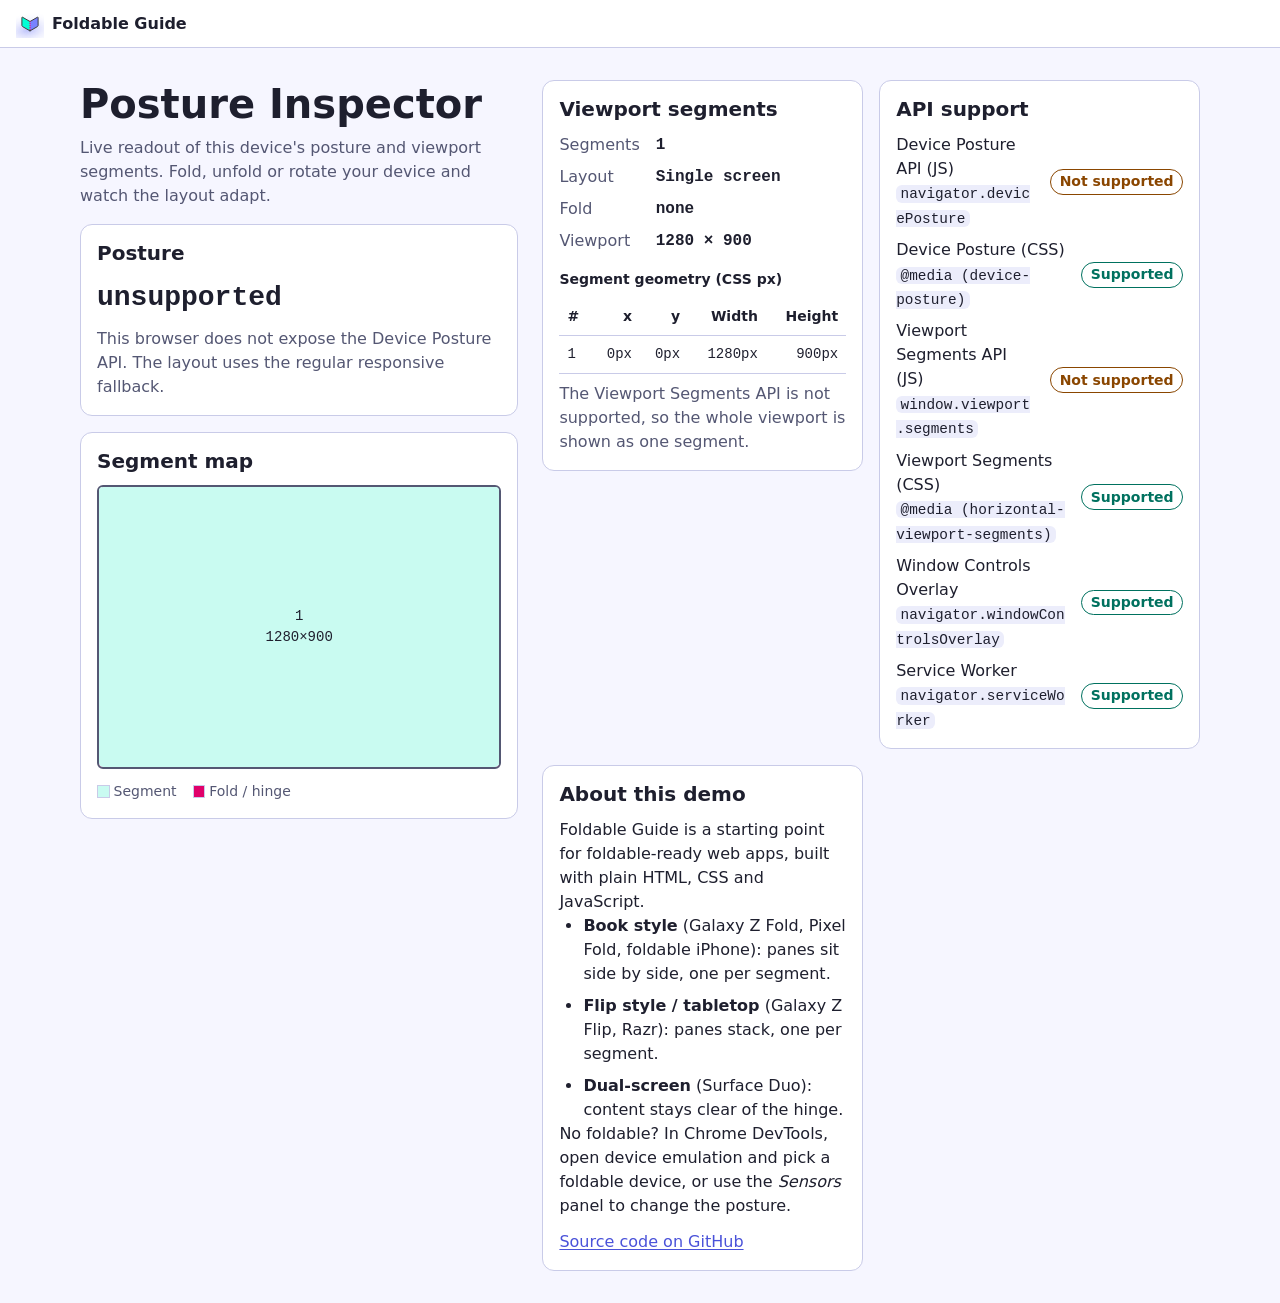
==== index.html @ 4b57ec13 "Demo boilerplate for foldable devices" ====
<!doctype html>
<html lang="en">
<head>
  <meta charset="utf-8">
  <!-- viewport-fit=cover lets the layout reach edge-to-edge on foldables; safe areas are handled in CSS. -->
  <meta name="viewport" content="width=device-width, initial-scale=1, viewport-fit=cover">
  <title>Foldable Guide · Posture Inspector</title>
  <meta name="description" content="A framework-free PWA boilerplate for foldable devices, demonstrating the Device Posture API and the Viewport Segments API.">
  <meta name="color-scheme" content="light dark">
  <meta name="theme-color" content="#ffffff" media="(prefers-color-scheme: light)">
  <meta name="theme-color" content="#1a1b2b" media="(prefers-color-scheme: dark)">
  <link rel="manifest" href="manifest.webmanifest">
  <link rel="icon" href="icons/icon.svg" type="image/svg+xml">
  <link rel="apple-touch-icon" href="icons/apple-touch-icon.png">

  <link rel="stylesheet" href="css/tokens.css">
  <link rel="stylesheet" href="css/base.css">
  <link rel="stylesheet" href="css/foldable.css">
  <link rel="stylesheet" href="css/inspector.css">

  <script type="module" src="js/app.js"></script>
</head>
<body>
  <a class="skip-link" href="#main">Skip to content</a>

  <header class="app-header">
    <img class="app-header__logo" src="icons/icon.svg" alt="" width="28" height="28">
    <span class="app-header__title">Foldable Guide</span>
  </header>

  <main id="main" class="inspector">
    <!-- Primary pane: first segment (left in book posture, top in tabletop). -->
    <div class="pane pane--primary">
      <section class="intro" aria-labelledby="title">
        <h1 id="title">Posture Inspector</h1>
        <p>Live readout of this device's posture and viewport segments. Fold, unfold or rotate your device and watch the layout adapt.</p>
      </section>

      <section class="panel" aria-labelledby="posture-heading">
        <h2 id="posture-heading">Posture</h2>
        <posture-readout></posture-readout>
      </section>

      <section class="panel" aria-labelledby="map-heading">
        <h2 id="map-heading">Segment map</h2>
        <segment-map></segment-map>
      </section>
    </div>

    <!-- Secondary pane: second segment (right in book posture, bottom in tabletop). -->
    <div class="pane pane--secondary">
      <section class="panel" aria-labelledby="segments-heading">
        <h2 id="segments-heading">Viewport segments</h2>
        <segments-readout></segments-readout>
      </section>

      <section class="panel" aria-labelledby="support-heading">
        <h2 id="support-heading">API support</h2>
        <support-status></support-status>
      </section>

      <section class="panel about" aria-labelledby="about-heading">
        <h2 id="about-heading">About this demo</h2>
        <p>Foldable Guide is a starting point for foldable-ready web apps, built with plain HTML, CSS and JavaScript.</p>
        <ul>
          <li><strong>Book style</strong> (Galaxy Z Fold, Pixel Fold, foldable iPhone): panes sit side by side, one per segment.</li>
          <li><strong>Flip style / tabletop</strong> (Galaxy Z Flip, Razr): panes stack, one per segment.</li>
          <li><strong>Dual-screen</strong> (Surface Duo): content stays clear of the hinge.</li>
        </ul>
        <p>No foldable? In Chrome DevTools, open device emulation and pick a foldable device, or use the <em>Sensors</em> panel to change the posture.</p>
        <p><a href="https://github.com/diekus/foldable-guide">Source code on GitHub</a></p>
      </section>
    </div>
  </main>

  <div id="announcer" class="visually-hidden" aria-live="polite" role="status"></div>
</body>
</html>
---- css/tokens.css ----
/*
 * Design tokens.
 * Palette derived from the app icon: periwinkle (accent), aqua (segments),
 * magenta (fold/hinge), charcoal-tinted neutrals. Rebrand a fork by
 * editing only this file.
 * Light/dark follows the system theme (no toggle). All text/background
 * pairs below meet WCAG 2.2 AA contrast.
 */
:root {
  color-scheme: light dark;

  /* Color — light */
  --color-bg: #f6f6ff;
  --color-surface: #ffffff;
  --color-surface-2: #ecedfb;
  --color-text: #1e1f2e;
  --color-text-muted: #545773;
  --color-border: #c9cbe8;
  --color-accent: #4a52d9;
  --color-accent-contrast: #ffffff;
  --color-ok: #00715f;
  --color-warn: #8a4600;
  --color-fold: #e0006a;
  --color-segment: #c9fbf1;
  --color-focus: #4a52d9;

  /* Typography */
  --font-sans: system-ui, -apple-system, "Segoe UI", Roboto, "Helvetica Neue", Arial, sans-serif;
  --font-mono: ui-monospace, "SF Mono", Menlo, Consolas, "Liberation Mono", monospace;
  --text-sm: 0.875rem;
  --text-md: 1rem;
  --text-lg: 1.25rem;
  --text-xl: 1.75rem;
  --text-2xl: clamp(1.75rem, 1.2rem + 2vw, 2.5rem);
  --leading: 1.5;

  /* Spacing */
  --space-1: 0.25rem;
  --space-2: 0.5rem;
  --space-3: 0.75rem;
  --space-4: 1rem;
  --space-5: 1.5rem;
  --space-6: 2rem;

  /* Shape */
  --radius-sm: 0.375rem;
  --radius-md: 0.75rem;
  --border-width: 1px;

  /* Layout */
  --content-max: 72rem;
  --header-height: 3rem;
}

@media (prefers-color-scheme: dark) {
  :root {
    --color-bg: #11121d;
    --color-surface: #1a1b2b;
    --color-surface-2: #252739;
    --color-text: #e9eaf7;
    --color-text-muted: #a9acc8;
    --color-border: #3d4060;
    --color-accent: #9aa1ff;
    --color-accent-contrast: #0d0f2a;
    --color-ok: #3ce6c6;
    --color-warn: #f0b05a;
    --color-fold: #ff4f9e;
    --color-segment: #123f3b;
    --color-focus: #9aa1ff;
  }
}
---- css/base.css ----
/*
 * Base styles: reset, typography and the default single-screen layout.
 * Nothing in this file assumes a foldable. Foldable rules live only in
 * foldable.css and inspector.css, inside posture/segment media queries.
 */

*,
*::before,
*::after {
  box-sizing: border-box;
}

* {
  margin: 0;
}

html {
  -webkit-text-size-adjust: 100%;
  text-size-adjust: 100%;
}

body {
  min-height: 100vh;
  min-height: 100dvh;
  display: flex;
  flex-direction: column;
  background: var(--color-bg);
  color: var(--color-text);
  font-family: var(--font-sans);
  font-size: var(--text-md);
  line-height: var(--leading);
}

img,
svg {
  display: block;
  max-width: 100%;
}

h1,
h2,
h3 {
  line-height: 1.2;
}

h1 {
  font-size: var(--text-2xl);
}

h2 {
  font-size: var(--text-lg);
}

p + p {
  margin-top: var(--space-3);
}

a {
  color: var(--color-accent);
  text-underline-offset: 0.15em;
}

code {
  font-family: var(--font-mono);
  font-size: 0.9em;
  background: var(--color-surface-2);
  padding: 0.05em 0.3em;
  border-radius: var(--radius-sm);
  overflow-wrap: anywhere;
}

:focus-visible {
  outline: 3px solid var(--color-focus);
  outline-offset: 2px;
}

.visually-hidden {
  position: absolute !important;
  width: 1px;
  height: 1px;
  padding: 0;
  margin: -1px;
  overflow: hidden;
  clip: rect(0 0 0 0);
  white-space: nowrap;
  border: 0;
}

.skip-link {
  position: absolute;
  top: var(--space-2);
  left: var(--space-2);
  z-index: 10;
  padding: var(--space-2) var(--space-4);
  background: var(--color-accent);
  color: var(--color-accent-contrast);
  border-radius: var(--radius-sm);
  transform: translateY(-200%);
}

.skip-link:focus {
  transform: none;
}

/* ---------- App header ---------- */

.app-header {
  display: flex;
  align-items: center;
  gap: var(--space-2);
  min-height: var(--header-height);
  padding: var(--space-2) var(--space-4);
  /* Keep clear of notches/rounded corners when viewport-fit=cover. */
  padding-left: max(var(--space-4), env(safe-area-inset-left, 0px));
  padding-right: max(var(--space-4), env(safe-area-inset-right, 0px));
  background: var(--color-surface);
  border-bottom: var(--border-width) solid var(--color-border);
}

.app-header__logo {
  width: 1.75rem;
  height: 1.75rem;
  flex: none;
}

.app-header__title {
  font-weight: 600;
  font-size: var(--text-md);
}

/*
 * Window Controls Overlay (installed desktop PWA).
 * The header becomes the title bar. Where the display mode is not
 * supported this block never matches and the header renders normally.
 */
@media (display-mode: window-controls-overlay) {
  .app-header {
    position: fixed;
    top: env(titlebar-area-y, 0);
    left: env(titlebar-area-x, 0);
    width: env(titlebar-area-width, 100%);
    height: env(titlebar-area-height, var(--header-height));
    min-height: 0;
    padding-block: 0;
    z-index: 5;
    -webkit-app-region: drag;
    app-region: drag;
  }

  .app-header a,
  .app-header button {
    -webkit-app-region: no-drag;
    app-region: no-drag;
  }

  body {
    padding-top: env(titlebar-area-height, var(--header-height));
  }
}

/* ---------- Main content ---------- */

main {
  flex: 1;
  width: 100%;
  max-width: var(--content-max);
  margin-inline: auto;
  padding: var(--space-4);
  padding-left: max(var(--space-4), env(safe-area-inset-left, 0px));
  padding-right: max(var(--space-4), env(safe-area-inset-right, 0px));
}

.panel {
  background: var(--color-surface);
  border: var(--border-width) solid var(--color-border);
  border-radius: var(--radius-md);
  padding: var(--space-4);
  min-width: 0;
}

.panel > h2 {
  margin-bottom: var(--space-3);
}

/* ---------- Motion ---------- */

@media (prefers-reduced-motion: reduce) {
  *,
  *::before,
  *::after {
    animation-duration: 0.01ms !important;
    animation-iteration-count: 1 !important;
    transition-duration: 0.01ms !important;
    scroll-behavior: auto !important;
  }
}
---- css/foldable.css ----
/*
 * foldable.css — scaffold for foldable layouts.
 *
 * Every block below is intentionally EMPTY. Add your app's styles to the
 * block that matches the posture/device you are targeting. The demo
 * Inspector's own foldable layout lives in inspector.css as a worked example.
 *
 * How the fallback works
 * ----------------------
 * Browsers that don't implement the Device Posture API or the Viewport
 * Segments API treat these media features as unknown, so the queries never
 * match and these rules are ignored: the base single-screen layout stays
 * untouched. When you read segment geometry with env(), always pass a
 * fallback value, e.g. env(viewport-segment-width 0 0, 100vw).
 *
 * Useful values
 * -------------
 *   env(viewport-segment-width  x y)   env(viewport-segment-height x y)
 *   env(viewport-segment-top    x y)   env(viewport-segment-bottom x y)
 *   env(viewport-segment-left   x y)   env(viewport-segment-right  x y)
 *   x = column index, y = row index of the segment.
 *
 * Fold/hinge size:
 *   side-by-side: calc(env(viewport-segment-left 1 0) - env(viewport-segment-right 0 0))
 *   stacked:      calc(env(viewport-segment-top 0 1) - env(viewport-segment-bottom 0 0))
 */

:root {
  /* Shared helpers. Fallbacks resolve to a single full-viewport segment. */
  --fold-width: calc(env(viewport-segment-left 1 0, 0px) - env(viewport-segment-right 0 0, 0px));
  --fold-height: calc(env(viewport-segment-top 0 1, 0px) - env(viewport-segment-bottom 0 0, 0px));
}

/* ======================================================================
 * 1. Posture only
 * ====================================================================== */

@media (device-posture: continuous) {
  /* Flat screen: any phone, tablet or desktop, and a Flip/Fold opened
     completely flat. Usually no changes are needed here. */
}

@media (device-posture: folded) {
  /* Device is partly folded (any foldable, any orientation).
     Good place for posture-wide tweaks, e.g. larger touch targets. */
}

/* ======================================================================
 * 2. Flip style / tabletop — two segments STACKED (horizontal fold)
 *    Galaxy Z Flip, Motorola Razr, Pixel/Huawei flip phones half-open,
 *    or a book-style Fold rotated to landscape and half-open.
 * ====================================================================== */

@media (vertical-viewport-segments: 2) {
  /* Top segment:    env(viewport-segment-*  0 0)
     Bottom segment: env(viewport-segment-*  0 1)
     Typical pattern: content/viewer on top, controls on the bottom. */
}

@media (vertical-viewport-segments: 2) and (device-posture: folded) {
  /* Tabletop / laptop posture specifically (device is bent, not flat). */
}

/* ======================================================================
 * 3. Book style — two segments SIDE BY SIDE (vertical fold)
 *    Galaxy Z Fold, Galaxy Z Fold Ultra, Pixel Fold, foldable iPhone,
 *    Huawei book-style foldables half-open.
 * ====================================================================== */

@media (horizontal-viewport-segments: 2) {
  /* Left segment:  env(viewport-segment-* 0 0)
     Right segment: env(viewport-segment-* 1 0)
     Typical pattern: list on the left, detail on the right. */
}

@media (horizontal-viewport-segments: 2) and (device-posture: folded) {
  /* Book posture specifically (device is bent like an open book). */
}

/* ======================================================================
 * 4. Dual-screen with a physical hinge — Microsoft Surface Duo
 *    Spanned across both screens. Segments are side by side (portrait)
 *    or stacked (landscape) with a non-zero gap: --fold-width/--fold-height.
 *    Never place content in the gap, it is not visible.
 * ====================================================================== */

@media (horizontal-viewport-segments: 2) and (device-posture: continuous) {
  /* Surface Duo spanned flat (180°) in portrait. */
}

@media (vertical-viewport-segments: 2) and (device-posture: continuous) {
  /* Surface Duo spanned flat (180°) in landscape. */
}

/* ======================================================================
 * 5. Small single screens — flip cover screens
 *    Galaxy Z Flip / Razr folded shut. Not exposed by the APIs: it's just a
 *    small viewport, so use regular size queries.
 * ====================================================================== */

@media (max-width: 22rem), (max-height: 22rem) {
  /* Compact layout for cover screens and other very small viewports. */
}
---- css/inspector.css ----
/*
 * Posture Inspector — the demo's own styles.
 * The foldable layouts at the bottom are a worked example of the blocks
 * scaffolded in foldable.css. Replace this file when you fork.
 *
 * Structure:
 *   main.inspector
 *     .pane--primary    intro, posture, segment map
 *     .pane--secondary  segment details, API support, about
 */

/* ---------- Default: single screen, mobile first ---------- */

.inspector {
  display: grid;
  gap: var(--space-4);
  align-content: start;
}

.pane {
  display: grid;
  gap: var(--space-4);
  align-content: start;
  min-width: 0;
}

/* Masonry-style panels: grid-lanes where supported, regular grid otherwise. */
.pane--secondary {
  grid-template-columns: repeat(auto-fill, minmax(min(100%, 20rem), 1fr));
  align-items: start;
}

@supports (display: grid-lanes) {
  .pane--secondary {
    display: grid-lanes;
  }
}

.intro p {
  color: var(--color-text-muted);
  margin-top: var(--space-2);
  max-width: 60ch;
}

.about ul {
  padding-left: var(--space-5);
}

.about li + li {
  margin-top: var(--space-2);
}

/* ---------- Desktop / large screens ---------- */

@media (min-width: 56rem) {
  .inspector {
    grid-template-columns: minmax(0, 2fr) minmax(0, 3fr);
    gap: var(--space-5);
    padding-block: var(--space-6);
  }
}

/* ---------- Readouts ---------- */

.readout-value {
  font-size: var(--text-xl);
  font-weight: 700;
  font-family: var(--font-mono);
  overflow-wrap: anywhere;
}

.readout-note {
  color: var(--color-text-muted);
  margin-top: var(--space-2);
}

.facts {
  display: grid;
  grid-template-columns: max-content 1fr;
  gap: var(--space-2) var(--space-4);
}

.facts dt {
  color: var(--color-text-muted);
}

.facts dd {
  font-family: var(--font-mono);
  font-weight: 600;
  overflow-wrap: anywhere;
}

.table-wrap {
  overflow-x: auto;
  margin-top: var(--space-4);
}

.segments-table {
  width: 100%;
  border-collapse: collapse;
  font-size: var(--text-sm);
}

.segments-table caption {
  text-align: start;
  font-weight: 600;
  padding-bottom: var(--space-2);
}

.segments-table th,
.segments-table td {
  padding: var(--space-2);
  border-bottom: var(--border-width) solid var(--color-border);
  text-align: end;
  white-space: nowrap;
}

.segments-table th:first-child,
.segments-table td:first-child {
  text-align: start;
}

.segments-table td {
  font-family: var(--font-mono);
}

/* ---------- Support status ---------- */

.support-list {
  list-style: none;
  padding: 0;
  display: grid;
  gap: var(--space-2);
}

.support-list li {
  display: grid;
  grid-template-columns: minmax(0, 1fr) auto;
  align-items: center;
  gap: var(--space-3);
}

.badge {
  font-size: var(--text-sm);
  font-weight: 600;
  padding: 0.1em 0.6em;
  border-radius: 999px;
  border: var(--border-width) solid currentColor;
  white-space: nowrap;
}

.badge--ok {
  color: var(--color-ok);
}

.badge--no {
  color: var(--color-warn);
}

/* ---------- Segment map ---------- */

.segment-map__frame {
  position: relative;
  width: 100%;
  max-height: 22rem;
  aspect-ratio: var(--map-ratio, 16 / 10);
  margin-inline: auto;
  background: repeating-linear-gradient(
    45deg,
    var(--color-fold) 0 4px,
    transparent 4px 10px
  );
  border: 2px solid var(--color-text-muted);
  border-radius: var(--radius-sm);
  overflow: hidden;
}

/* Keep tall (portrait) maps from growing too large. */
.segment-map__frame[data-portrait] {
  width: auto;
  height: 18rem;
  max-width: 100%;
}

.segment-map__segment {
  position: absolute;
  display: grid;
  place-content: center;
  text-align: center;
  background: var(--color-segment);
  color: var(--color-text);
  font-size: var(--text-sm);
  font-family: var(--font-mono);
  outline: 1px solid var(--color-border);
}

.segment-map__legend {
  display: flex;
  flex-wrap: wrap;
  gap: var(--space-2) var(--space-4);
  margin-top: var(--space-3);
  font-size: var(--text-sm);
  color: var(--color-text-muted);
}

.segment-map__swatch {
  display: inline-block;
  width: 0.9em;
  height: 0.9em;
  margin-right: var(--space-1);
  vertical-align: -0.1em;
  border: 1px solid var(--color-border);
}

.segment-map__swatch--segment {
  background: var(--color-segment);
}

.segment-map__swatch--fold {
  background: var(--color-fold);
}

/* ======================================================================
 * Foldable layouts (see foldable.css for the full list of configurations)
 * Each pane is placed on its own segment and scrolls independently;
 * nothing is ever drawn under the fold or hinge.
 * ====================================================================== */

/* Book style (Fold, Pixel Fold, foldable iPhone) and Surface Duo portrait:
   segments side by side. Primary pane left, secondary pane right. */
@media (horizontal-viewport-segments: 2) {
  body {
    height: 100dvh;
  }

  .inspector {
    max-width: none;
    margin: 0;
    padding: 0;
    gap: 0;
    min-height: 0;
    grid-template-rows: minmax(0, 1fr);
    grid-template-columns:
      env(viewport-segment-width 0 0, 1fr)
      var(--fold-width)
      minmax(0, 1fr);
  }

  .pane {
    min-height: 0;
    overflow-y: auto;
    padding: var(--space-4);
  }

  .pane--primary {
    grid-column: 1;
    grid-row: 1;
  }

  .pane--secondary {
    grid-column: 3;
    grid-row: 1;
    grid-template-columns: minmax(0, 1fr);
  }
}

/* Flip style / tabletop (Flip, Razr, rotated Fold) and Surface Duo landscape:
   segments stacked. Primary pane on top, secondary pane on the bottom. */
@media (vertical-viewport-segments: 2) {
  body {
    height: 100dvh;
  }

  .inspector {
    max-width: none;
    margin: 0;
    padding: 0;
    gap: 0;
    min-height: 0;
    grid-template-columns: minmax(0, 1fr);
    /* Top row = top segment minus the header; the header sits above it. */
    grid-template-rows:
      minmax(0, 1fr)
      var(--fold-height)
      env(viewport-segment-height 0 1, 1fr);
  }

  .pane {
    min-height: 0;
    overflow-y: auto;
    padding: var(--space-3) var(--space-4);
  }

  .pane--primary {
    grid-row: 1;
  }

  .pane--secondary {
    grid-row: 3;
  }

  /* The top segment is short on flip phones: compact intro and map. */
  .intro h1 {
    font-size: var(--text-xl);
  }

  .intro p {
    display: none;
  }

  /* Keep the map short enough to fit the top segment. */
  .segment-map__frame,
  .segment-map__frame[data-portrait] {
    max-height: 9rem;
  }

  .segment-map__frame[data-portrait] {
    height: 9rem;
  }
}

/* Tabletop posture: the bottom half lies flat, like a laptop keyboard.
   Give it a subtle "control surface" background. */
@media (vertical-viewport-segments: 2) and (device-posture: folded) {
  .pane--secondary {
    background: var(--color-surface-2);
  }
}
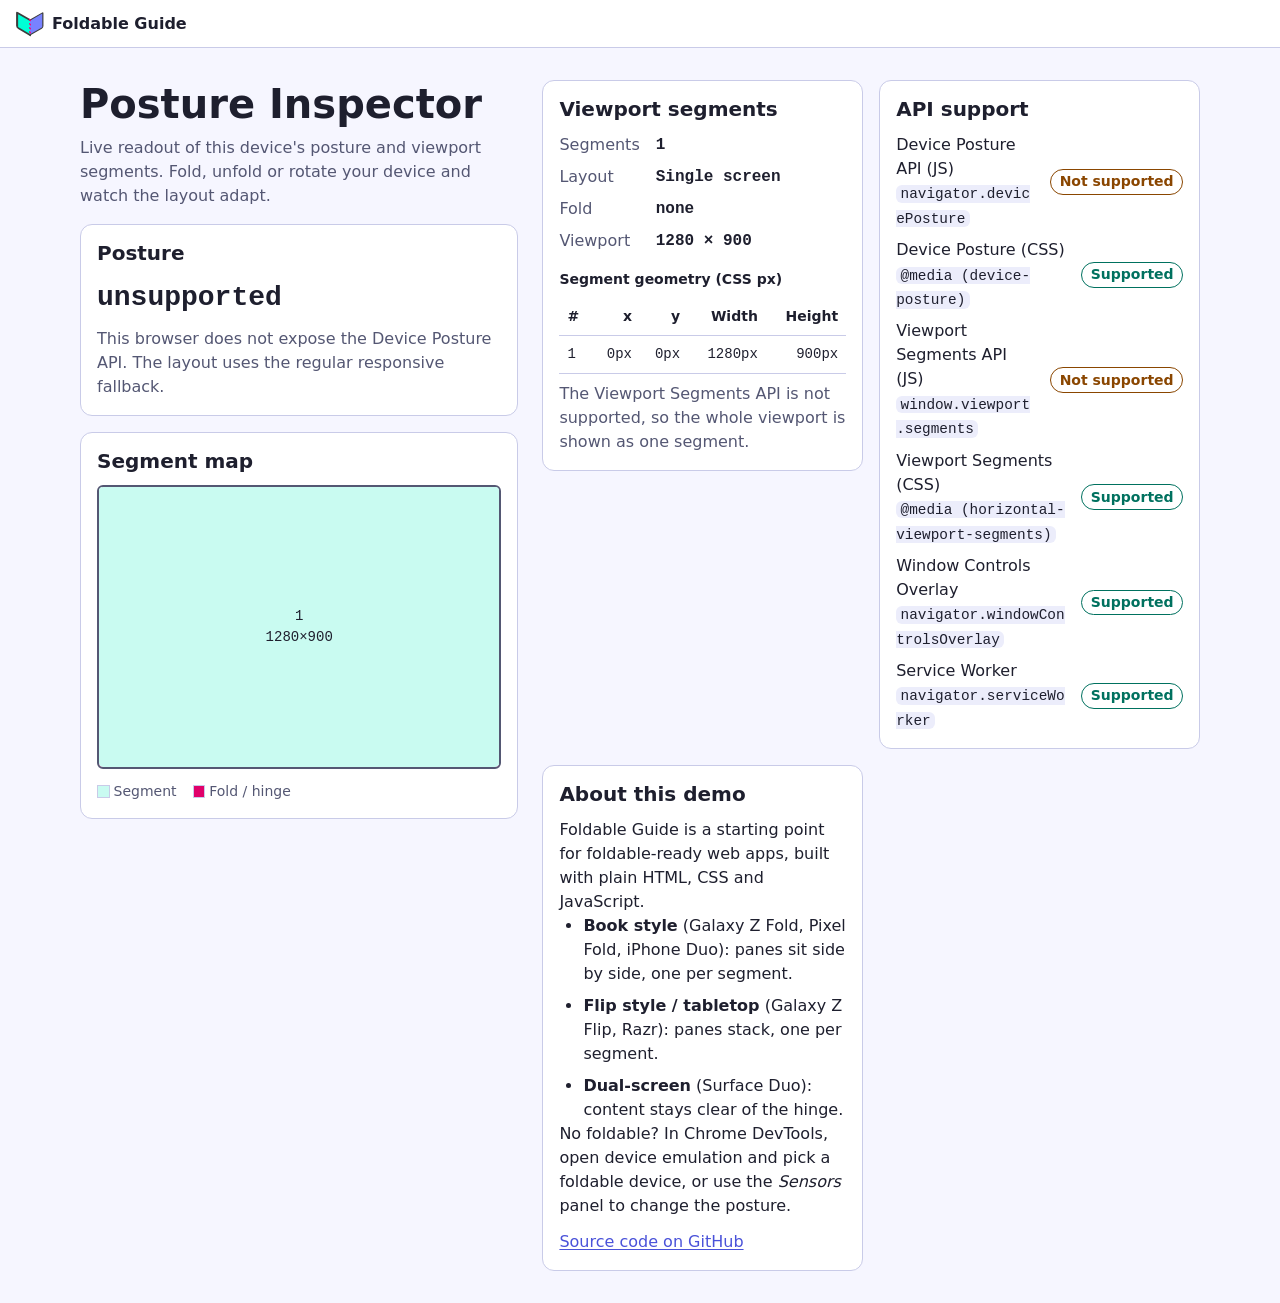
==== commit 1d25483b: "Minor corrections" ====
--- a/index.html
+++ b/index.html
@@ -63,7 +63,7 @@
         <h2 id="about-heading">About this demo</h2>
         <p>Foldable Guide is a starting point for foldable-ready web apps, built with plain HTML, CSS and JavaScript.</p>
         <ul>
-          <li><strong>Book style</strong> (Galaxy Z Fold, Pixel Fold, foldable iPhone): panes sit side by side, one per segment.</li>
+          <li><strong>Book style</strong> (Galaxy Z Fold, Pixel Fold, iPhone Duo): panes sit side by side, one per segment.</li>
           <li><strong>Flip style / tabletop</strong> (Galaxy Z Flip, Razr): panes stack, one per segment.</li>
           <li><strong>Dual-screen</strong> (Surface Duo): content stays clear of the hinge.</li>
         </ul>
